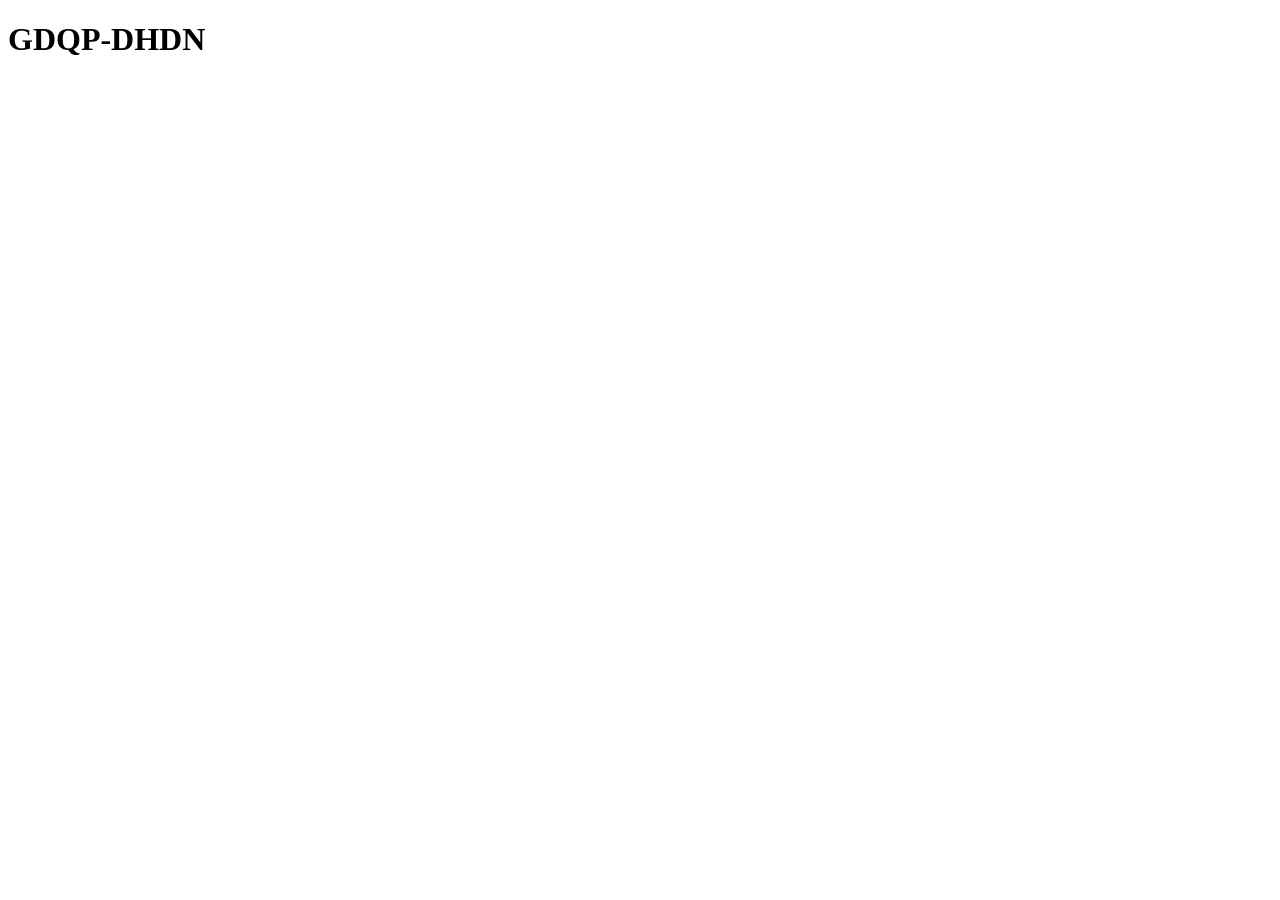
==== index.html @ 0231a7ee "Initialize GDQP-DHDN site" ====
<!doctype html>
<html lang="vi">
  <head>
    <meta charset="UTF-8">
    <meta name="viewport" content="width=device-width, initial-scale=1">
    <title>GDQP-DHDN</title>
  </head>
  <body>
    <h1>GDQP-DHDN</h1>
  </body>
</html>
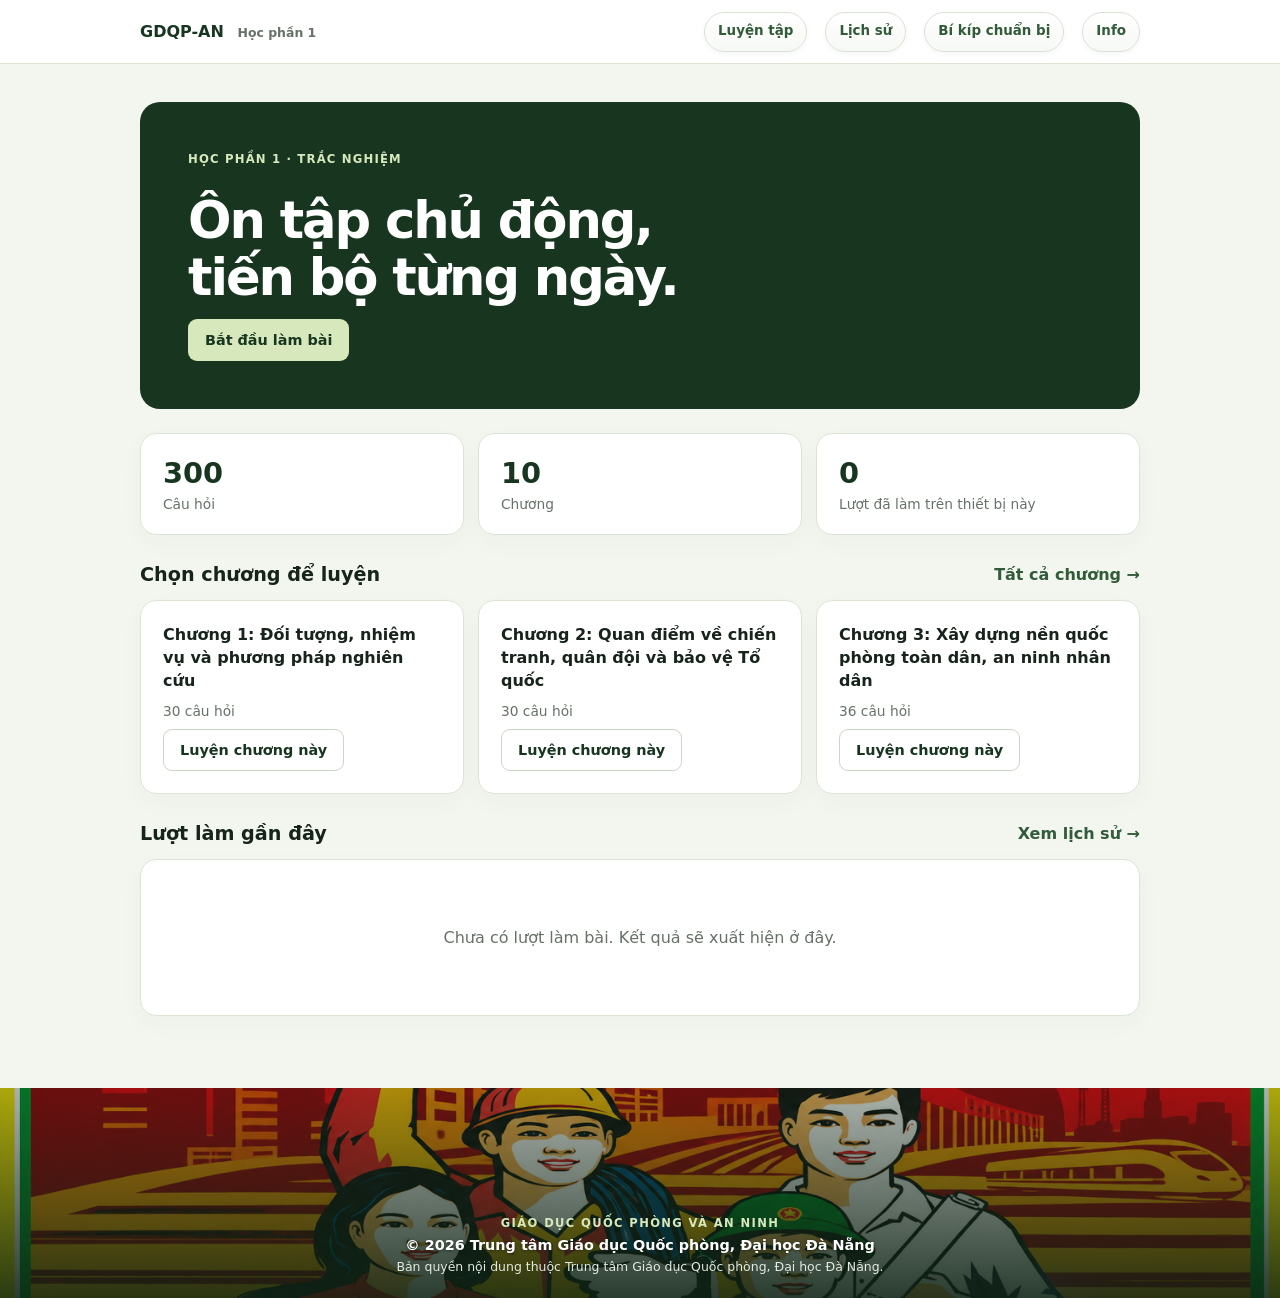
==== commit 37f99ee3: "Build GDQP-AN study website and Pages deployment" ====
--- a/index.html
+++ b/index.html
@@ -1,11 +1,22 @@
-<!doctype html>
-<html lang="vi">
-  <head>
-    <meta charset="UTF-8">
-    <meta name="viewport" content="width=device-width, initial-scale=1">
-    <title>GDQP-DHDN</title>
-  </head>
-  <body>
-    <h1>GDQP-DHDN</h1>
-  </body>
-</html>
+﻿<!doctype html>
+<html lang="vi"><head><meta charset="utf-8"><meta name="viewport" content="width=device-width, initial-scale=1"><meta name="description" content="Ôn tập GDQP-AN Học phần 1 với ngân hàng câu hỏi trắc nghiệm."><title>Ôn thi GDQP-AN · Học phần 1</title><link rel="stylesheet" href="src/app.css"><link rel="stylesheet" href="src/navigation.css"><link rel="stylesheet" href="src/footer.css"><script src="src/footer.js" defer></script><script src="src/dashboard.js" defer></script></head>
+<body><header class="topbar"><a class="brand" href="./">GDQP-AN <span>Học phần 1</span></a><nav class="topnav"><a href="pages/practice/">Luyện tập</a><a href="pages/history/">Lịch sử</a><a class="prep-nav" href="pages/preparation/">Bí kíp chuẩn bị</a><a class="info-nav" href="pages/info/">Info</a></nav></header>
+<main class="shell"><section class="hero"><p class="eyebrow">Học phần 1 · Trắc nghiệm</p><h1>Ôn tập chủ động,<br>tiến bộ từng ngày.</h1><a class="button" href="pages/quiz/">Bắt đầu làm bài</a></section>
+<section class="stats" aria-label="Tổng quan ngân hàng"><article class="panel stat"><strong id="question-total">—</strong><span>Câu hỏi</span></article><article class="panel stat"><strong id="chapter-total">—</strong><span>Chương</span></article><article class="panel stat"><strong id="attempt-total">0</strong><span>Lượt đã làm trên thiết bị này</span></article></section>
+<div class="section-heading"><h2>Chọn chương để luyện</h2><a href="pages/practice/">Tất cả chương →</a></div><section id="home-chapters" class="chapter-grid" aria-live="polite"><p class="panel muted">Đang tải nội dung…</p></section>
+<div class="section-heading"><h2>Lượt làm gần đây</h2><a href="pages/history/">Xem lịch sử →</a></div><section id="recent-attempts" class="panel row-list"><p class="empty">Đang tải lịch sử…</p></section>
+</main>
+<footer class="site-footer">
+  <img class="site-footer__image" src="assets/pano.png" alt="" aria-hidden="true">
+  <div class="site-footer__content">
+    <p class="site-footer__label">Giáo dục Quốc phòng và An ninh</p>
+    <p class="site-footer__copyright">© <span data-current-year>2026</span> Trung tâm Giáo dục Quốc phòng, Đại học Đà Nẵng</p>
+    <p class="site-footer__rights">Bản quyền nội dung thuộc Trung tâm Giáo dục Quốc phòng, Đại học Đà Nẵng.</p>
+  </div>
+</footer>
+</body></html>
+
+
+
+
+
--- a/src/app.css
+++ b/src/app.css
@@ -0,0 +1,4 @@
+﻿:root{font-family:Inter,"Be Vietnam Pro",system-ui,-apple-system,"Segoe UI",sans-serif;color:#17241b;background:#f3f6ef;font-synthesis:none;text-rendering:optimizeLegibility;--green:#17351f;--green2:#315b39;--pale:#e8f0df;--line:#dce4d7;--muted:#657267;--white:#fff;--gold:#f6e9bb;--red:#a53b32}*{box-sizing:border-box}body{margin:0;min-height:100vh}.topbar{height:64px;background:#fff;border-bottom:1px solid var(--line);display:flex;align-items:center;justify-content:space-between;padding:0 max(20px,calc((100% - 1000px)/2))}.brand{font-weight:800;color:var(--green);text-decoration:none}.brand span{font-size:.78rem;color:var(--muted);font-weight:600;margin-left:8px}.topnav{display:flex;gap:18px}.topnav a,.back-link{color:var(--green2);text-decoration:none;font-weight:700;font-size:.9rem}.shell{width:min(1000px,calc(100% - 32px));margin:38px auto 72px}.hero{background:var(--green);color:#fff;border-radius:20px;padding:clamp(24px,5vw,48px);margin-bottom:24px}.eyebrow{display:block;color:#688453;text-transform:uppercase;letter-spacing:.1em;font-size:.73rem;font-weight:800;margin:0 0 7px}.hero .eyebrow{color:#d7e8bd}.hero h1{font-size:clamp(2rem,5vw,3.2rem);line-height:1.12;letter-spacing:-.04em;margin:0 0 12px}.hero p{color:#dae5d8;max-width:650px;margin:0 0 22px;line-height:1.7}.hero .button{background:#d7e8bd;color:#17351f}.button{display:inline-flex;align-items:center;justify-content:center;min-height:42px;border-radius:9px;border:1px solid transparent;padding:9px 16px;font:inherit;font-size:.9rem;font-weight:750;text-decoration:none;cursor:pointer;transition:background .15s,border-color .15s,transform .15s}.button:active{transform:translateY(1px)}.button:focus-visible,select:focus-visible{outline:3px solid #9dbb86;outline-offset:2px}.primary{background:var(--green);color:#fff}.primary:hover{background:#244d2d}.outline{background:#fff;color:var(--green);border-color:#cbd7c5}.danger{color:var(--red);border-color:#e5c9c5;background:#fff}.panel{background:var(--white);border:1px solid var(--line);border-radius:16px;padding:22px;box-shadow:0 8px 24px #17351f08}.section-heading{display:flex;align-items:center;justify-content:space-between;gap:12px;margin:28px 0 14px}.section-heading h2{font-size:1.2rem;margin:0}.section-heading a{color:var(--green2);font-weight:700;text-decoration:none}.stats{display:grid;grid-template-columns:repeat(3,1fr);gap:14px}.stat strong{display:block;color:var(--green);font-size:1.8rem;line-height:1.2}.stat span{display:block;color:var(--muted);font-size:.86rem;margin-top:6px}.chapter-grid{display:grid;grid-template-columns:repeat(auto-fit,minmax(230px,1fr));gap:14px}.chapter-card{display:flex;flex-direction:column;align-items:flex-start;gap:10px}.chapter-card h3{font-size:1rem;line-height:1.45;margin:0}.chapter-card p{color:var(--muted);font-size:.86rem;margin:0}.chapter-card .button{margin-top:auto}.row-list{display:grid;gap:10px}.row-item{display:flex;align-items:center;justify-content:space-between;gap:12px;border:1px solid var(--line);border-radius:11px;padding:14px}.row-item h3{font-size:.96rem;margin:0 0 4px}.row-item p{font-size:.84rem;color:var(--muted);margin:0}.empty{color:var(--muted);text-align:center;padding:30px 12px}.setup-fields{display:grid;grid-template-columns:repeat(3,1fr);gap:14px}.setup-fields label{display:grid;gap:8px;font-size:.88rem;font-weight:700}.setup-fields select{width:100%;padding:12px;border:1px solid #cbd7c5;border-radius:9px;color:inherit;background:#fff;font:inherit}.muted{color:var(--muted);font-size:.9rem;margin:16px 0}.quiz-layout{display:grid;gap:12px}.quiz-meta{display:flex;align-items:center;gap:20px;padding:16px 20px}.quiz-meta>div{display:grid;gap:2px}.quiz-meta .eyebrow{font-size:.64rem;margin:0}.quiz-meta strong{font-size:1.05rem;font-variant-numeric:tabular-nums}.quiz-meta #finish-btn{margin-left:auto}.progress-track{height:7px;border-radius:10px;background:#e2e9de;overflow:hidden}.progress-track span{display:block;height:100%;width:0;background:#698a52;transition:width .2s}.question-panel{padding:clamp(20px,4vw,34px)}.chapter-label{color:#5d7651;font-weight:750;font-size:.84rem;margin:0 0 12px}.question-panel h2{font-size:clamp(1.15rem,3vw,1.48rem);line-height:1.5;margin:0 0 22px}.options{display:grid;gap:10px;border:0;padding:0;margin:0}.answer{display:flex;align-items:flex-start;gap:13px;padding:14px;border:1px solid var(--line);border-radius:11px;cursor:pointer;line-height:1.5;transition:border .15s,background .15s}.answer:hover{background:#f7f9f5;border-color:#9bb18d}.answer:has(input:checked){background:#edf4e8;border-color:#72915e}.answer input{accent-color:var(--green2);margin-top:4px;flex:none}.letter{color:var(--green2);font-weight:800;min-width:22px}.question-actions{display:flex;align-items:center;justify-content:space-between;gap:12px;margin-top:24px}.pager{display:flex;gap:8px}.question-map{display:grid;grid-template-columns:repeat(auto-fill,minmax(42px,1fr));gap:8px}.map-button{height:40px;border:1px solid var(--line);border-radius:8px;background:#fff;color:#465449;font-weight:700;cursor:pointer}.map-button.answered{background:var(--pale);border-color:#c7d9b9}.map-button.flagged{box-shadow:inset 0 -3px #d2a833}.map-button.current{outline:2px solid var(--green2);outline-offset:1px}.map-legend{color:var(--muted);font-size:.76rem}.score-line strong{font-size:2rem;color:var(--green)}.review-list{display:grid;gap:10px;margin:18px 0 24px}.review-item{border:1px solid var(--line);border-radius:10px;padding:14px}.review-item h3{font-size:.98rem;line-height:1.5;margin:0 0 8px}.review-item p{margin:4px 0;font-size:.9rem}.correct{color:#27673b}.incorrect,.error-text{color:var(--red)}.sr-only{position:absolute;width:1px;height:1px;padding:0;margin:-1px;overflow:hidden;clip:rect(0,0,0,0);white-space:nowrap;border:0}[hidden]{display:none!important}@media(max-width:650px){.shell{margin:24px auto 48px}.topbar{padding:0 16px}.topnav{gap:10px}.topnav a{font-size:.82rem}.stats{grid-template-columns:1fr 1fr}.setup-fields{grid-template-columns:1fr}.panel{padding:18px}.quiz-meta{gap:12px;padding:14px}.quiz-meta strong{font-size:.95rem}.quiz-meta #finish-btn{padding:8px 11px}.question-actions{align-items:stretch;flex-direction:column}.question-actions>.button{align-self:flex-start}.pager{justify-content:space-between}.pager .button{flex:1}.row-item{align-items:flex-start;flex-direction:column}.row-item .button{width:100%}}
+.hero{position:relative;isolation:isolate;overflow:hidden;background-color:#17351f;background-image:linear-gradient(100deg,rgba(15,40,22,.95) 0%,rgba(15,40,22,.86) 55%,rgba(15,40,22,.7) 100%),url("../assets/pano.png");background-position:center,center 43%;background-size:cover;background-repeat:no-repeat}.hero>*{position:relative;z-index:1}.hero .eyebrow{color:#d7e8bd}.hero p{color:#f0f3ec;text-shadow:0 1px 2px #10201755}.hero .button{box-shadow:0 8px 22px #0c1d1280}.hero .button:hover{transform:translateY(-2px);box-shadow:0 12px 26px #0c1d128c}@media(max-width:650px){.hero{background-image:linear-gradient(100deg,rgba(15,40,22,.94),rgba(15,40,22,.8)),url("../assets/pano.png");background-position:center,center 44%;}}
+.hero{background-image:none;position:relative;isolation:isolate;overflow:hidden}.hero::before{content:"";position:absolute;inset:0;z-index:1;background:linear-gradient(100deg,rgba(12,34,19,.76) 0%,rgba(12,34,19,.58) 56%,rgba(12,34,19,.38) 100%)}.hero>.hero-background{position:absolute;inset:0;width:100%;height:100%;object-fit:cover;object-position:center 42%;z-index:0}.hero>*:not(.hero-background){position:relative;z-index:2}.hero .eyebrow{color:#e1edcf}.hero p{text-shadow:0 1px 3px #10201780}@media(max-width:650px){.hero::before{background:linear-gradient(100deg,rgba(12,34,19,.83),rgba(12,34,19,.55))}.hero>.hero-background{object-position:center 44%}}
+.hero{background:#17351f;background-image:none;position:relative;isolation:auto;overflow:hidden}.hero::before{display:none}.hero>.hero-background{display:none}.hero>*:not(.hero-background){position:static;z-index:auto}.hero .eyebrow{color:#d7e8bd}.hero p{text-shadow:none}.hero .button{box-shadow:none}.hero .button:hover{transform:none;box-shadow:none}
--- a/src/navigation.css
+++ b/src/navigation.css
@@ -0,0 +1,11 @@
+﻿.back-action{display:inline-flex;align-items:center;justify-content:center;gap:8px;min-height:42px;padding:9px 15px;border:1px solid #d9e3d5;border-radius:999px;background:linear-gradient(180deg,#fff,#f7f9f5);color:#244b2c;text-decoration:none;font:inherit;font-size:.9rem;font-weight:750;line-height:1;white-space:nowrap;box-shadow:0 2px 5px #17351f0b;cursor:pointer;transition:transform .16s ease,border-color .16s ease,background .16s ease,box-shadow .16s ease,color .16s ease}.back-action:hover{transform:translateY(-1px);border-color:#b9cbb0;background:#edf4e8;color:#17351f;box-shadow:0 6px 14px #17351f14}.back-action:active{transform:translateY(0);box-shadow:0 1px 3px #17351f10}.back-action:focus-visible{outline:3px solid #9dbb86;outline-offset:3px}.back-action .back-icon{font-size:1.15rem;font-weight:500;line-height:.7;transition:transform .16s ease}.back-action:hover .back-icon{transform:translateX(-3px)}.topnav .back-action{font-size:.84rem}.question-actions .back-action{min-height:44px;border-radius:12px;padding:10px 16px}.confirm-actions .back-action{background:#f5f7f2;border-color:#dfe7db;box-shadow:none}
+@media(max-width:650px){.back-action{min-height:40px;padding:8px 12px;font-size:.86rem}.topnav .back-action{font-size:.78rem}.question-actions .back-action{width:100%}}
+.topbar .topnav{align-items:center}.topnav .prep-nav{min-height:38px;padding:7px 13px;border-radius:999px;background:#edf4e8;border:1px solid #d9e3d5;color:#244b2c;box-shadow:0 2px 5px #17351f0b;font-size:.82rem;font-weight:750;text-decoration:none;white-space:nowrap;transition:transform .16s ease,background .16s ease,border-color .16s ease}.topnav .prep-nav:hover{transform:translateY(-1px);background:#dfead7;border-color:#b9cbb0}.topnav .prep-nav:focus-visible{outline:3px solid #9dbb86;outline-offset:3px}
+@media(max-width:650px){.brand span{display:none}.topbar{gap:8px}.topbar .topnav{gap:6px}.topbar .topnav>a{font-size:.75rem;white-space:nowrap}.topnav .prep-nav{min-height:34px;padding:6px 9px;font-size:.7rem}}
+
+
+/* Keep every primary navigation item visually consistent. */
+.topbar .topnav>a:not(.back-action){display:inline-flex;align-items:center;justify-content:center;min-height:40px;padding:8px 13px;border:1px solid #d9e3d5;border-radius:999px;background:linear-gradient(180deg,#fff,#f7f9f5);color:#315b39;text-decoration:none;font-size:.84rem;font-weight:700;line-height:1.2;white-space:nowrap;box-shadow:0 2px 5px #17351f0b;transition:transform .16s ease,background .16s ease,border-color .16s ease,box-shadow .16s ease}.topbar .topnav>a:not(.back-action):hover{transform:translateY(-1px);border-color:#b9cbb0;background:#edf4e8;box-shadow:0 5px 12px #17351f12}.topbar .topnav>a:not(.back-action):focus-visible{outline:3px solid #9dbb86;outline-offset:3px}
+@media(max-width:650px){.topbar{height:auto;min-height:64px;flex-direction:column;align-items:stretch;padding:12px 16px;gap:10px}.topbar .brand{align-self:flex-start}.topbar .topnav{display:grid;width:100%;max-width:none;min-width:0;grid-template-columns:repeat(auto-fit,minmax(60px,1fr));gap:7px;overflow:visible}.topbar .topnav>a:not(.back-action){min-height:42px;padding:7px 6px;font-size:.74rem;white-space:normal;text-align:center}.topbar .topnav>.back-action{width:100%;min-height:42px;padding:7px 8px;font-size:.74rem;gap:5px}.topbar .topnav>.back-action .back-icon{font-size:1rem}}
+@media(max-width:420px){.topbar .topnav{max-width:none;overflow:visible}}
+
--- a/src/footer.css
+++ b/src/footer.css
@@ -0,0 +1 @@
+﻿.site-footer{position:relative;isolation:isolate;display:grid;place-items:end center;min-height:210px;margin-top:56px;overflow:hidden;background:#17351f;color:#fff}.site-footer__image{position:absolute;inset:0;width:100%;height:100%;object-fit:cover;object-position:center 72%;z-index:-1}.site-footer::before{content:"";position:absolute;inset:0;z-index:0;background:linear-gradient(180deg,rgba(13,34,19,.34),rgba(13,34,19,.88))}.site-footer__content{position:relative;z-index:1;width:min(1000px,calc(100% - 32px));padding:44px 0 24px;text-align:center}.site-footer__label{margin:0 0 7px;color:#d7e8bd;font-size:.72rem;font-weight:800;letter-spacing:.12em;text-transform:uppercase}.site-footer__copyright{margin:0;color:#fff;font-size:.9rem;font-weight:650;text-shadow:0 1px 3px #10201799}.site-footer__rights{margin:6px 0 0;color:#e2e9df;font-size:.78rem}@media(max-width:650px){.site-footer{min-height:180px;margin-top:40px}.site-footer__image{object-position:center 70%}.site-footer__content{padding:36px 0 20px}.site-footer__copyright{font-size:.82rem}}
